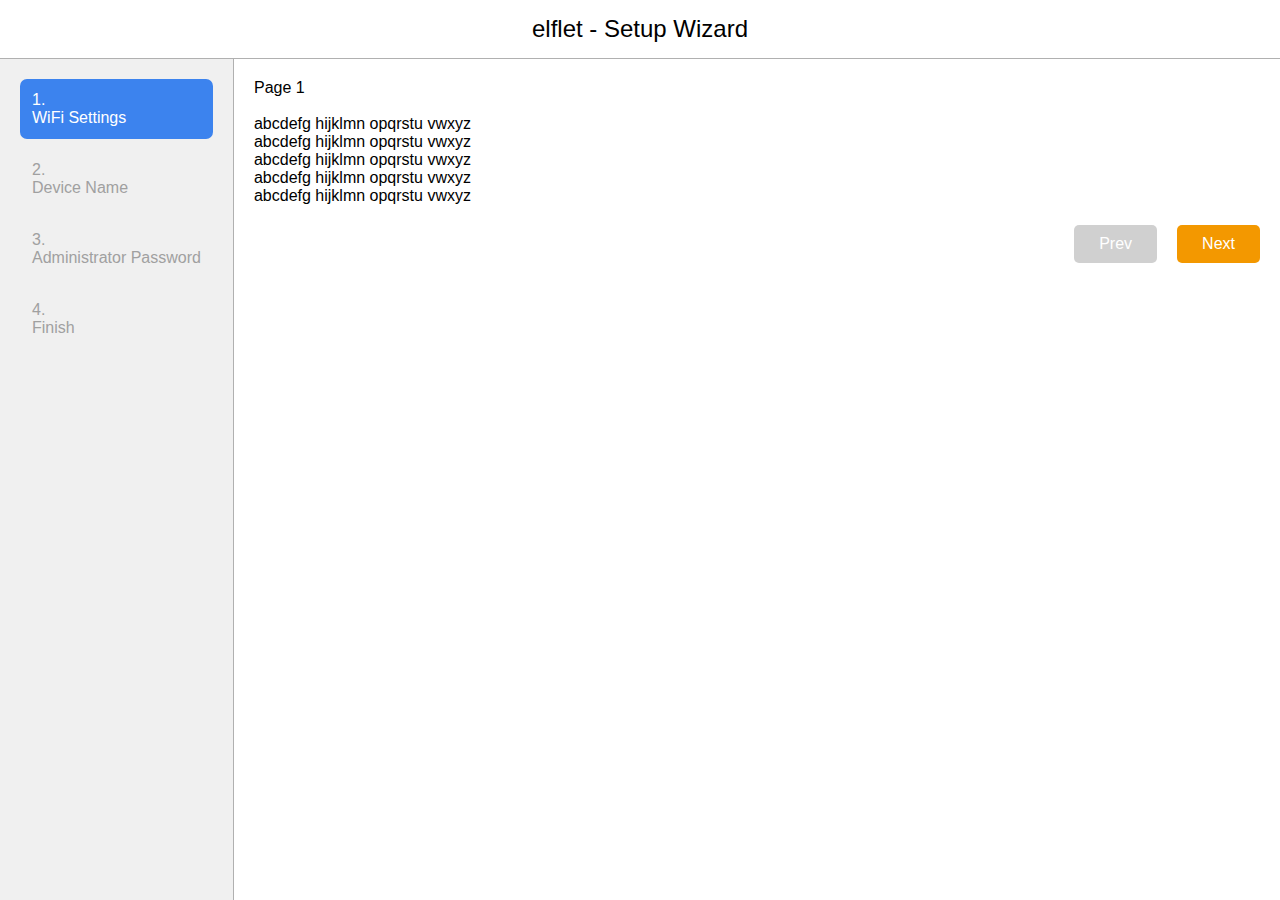
==== firmware/main/html/wizard.html @ 3fee492d "start to implement setup wizard" ====
<!DOCTYPE html>
<html>
  <head>
    <meta http-equiv="Content-Type" content="text/html; charset=utf-8">
    <title>elflet - Setup Wizard</title>
    <meta name="author" content="opiopan <opiopan@gmail.com>">
        <meta name="viewport" content="width=device-width, 
				          initial-scale=1.0,
					     minimum-scale=1.0,
					        maximum-scale=1.0,
						user-scalable=no">
	<meta name="apple-mobile-web-app-capable" content="yes">
	<link rel="stylesheet" type="text/css" href="wizard.css">
  </head>

  <body class="gContainer">

    <!-- page selector -->
    <input type="radio" class="pgsel" name="pgsel" id="pgsel1" checked>
    <input type="radio" class="pgsel" name="pgsel" id="pgsel2">
    <input type="radio" class="pgsel" name="pgsel" id="pgsel3">
    <input type="radio" class="pgsel" name="pgsel" id="pgsel4">

    <!-- main contents -->
    <header class="gHeader">
      elflet - Setup Wizard
    </header>

    <ol class="gNav wizNavigation">
      <li for="page1"><div>WiFi Settings</div></li>
      <li for="page2"><div>Device Name</div></li>
      <li for="page3"><div>Administrator Password</div></li>
      <li for="page4"><div>Finish</div></li>
    </ol>

    <div class="gTitle">
      <section class="title" for="page1">WiFi Settings</section>
      <section class="title" for="page2">Device Name</section>
      <section class="title" for="page3">Administrator Password</section>
      <section class="title" for="page4">Finish</section>
    </div>

    <article class="gContents cContainer">
      <div class="cFrame">
	<section class="cpage">
	  Page 1<br><br>
	  abcdefg hijklmn opqrstu vwxyz<br>
	  abcdefg hijklmn opqrstu vwxyz<br>
	  abcdefg hijklmn opqrstu vwxyz<br>
	  abcdefg hijklmn opqrstu vwxyz<br>
	  abcdefg hijklmn opqrstu vwxyz<br>
	</section>
	<section class="cpage">
	  Page 2<br>
	</section>
	<section class="cpage">
	  Page 3<br><br>
	  abcdefg hijklmn opqrstu vwxyz<br>
	  abcdefg hijklmn opqrstu vwxyz<br>
	  abcdefg hijklmn opqrstu vwxyz<br>
	  abcdefg hijklmn opqrstu vwxyz<br>
	  abcdefg hijklmn opqrstu vwxyz<br>
	</section>
	<section class="cpage">
	  Page 4<br>
	</section>
      </div>
    </article>

    <footer class="gFooter">
      <a class="navButton" href="#" id="next">Next</a>
      <a class="navButton" href="#" id="prev" disabled>Prev</a>
    </footer>

    <!-- script section -->
    <script src="jquery-3.3.1.min.js"></script>
    <script src="wizard.js"></script>

  </body>
</html>
---- firmware/main/html/wizard.css ----
html {
  font-family: 'Helvetica Neue', sans-serif;
  font-weight: 200;
}

body{
  width: 100%;
  height: 100%;
  margin: 0;
  padding: 0;
  background: #ffffff;
  -webkit-text-size-adjust: 100%;
}

/*------------------------------------------------------------
 global layout
------------------------------------------------------------*/
.pgsel{ 
  display: none;
}

.gContainer {
  display: grid;
  grid-template-columns: auto 1fr;
  grid-template-rows: auto auto auto 1fr;
  grid-template-areas: 
    "header header"
    "nav contents"
    "nav footer"
    "nav space";
  min-height: 100vh;
}

.gHeader {
  grid-area: header;
}

.gNav {
  grid-area: nav;
}

.gTitle{ 
  display: none;
  grid-area: title;
}

.gContents {
  grid-area: contents;
  padding: 20px;
}

.gFooter {
  grid-area: footer;
}

@media screen and (max-width: 767px) {
  .gContainer {
    grid-template-columns: 1fr;
    grid-template-rows: auto auto auto auto auto 1fr;
    grid-template-areas: 
      "header"
      "nav"
      "title"
      "contents"
      "footer";
  }

  .gTitle{ 
    display: block;
  }
}

/*------------------------------------------------------------
 Header
------------------------------------------------------------*/
.gHeader {
  font-size: 150%;
  text-align: center;
  padding: 15px;
  border-bottom: solid #b0b0b0 1px;
}

@media screen and (max-width: 767px) {
  .gHeader {
    font-size: 130%;
    border: none;
    padding: 10px;
  }
}
	    
/*------------------------------------------------------------
 Navigation
------------------------------------------------------------*/
.wizNavigation {
  display: flex
  flex-direction: column;
  margin: 0;
  padding: 20px;
  background: #f0f0f0;
  border-right: solid #b0b0b0 1px;
}

.wizNavigation li{ 
  flex: 1;
  margin-bottom: 10px;
  padding: 12px;
  border-radius: 7px;
  border-right: 2px;
  font-weight: 400;
  text-align: left;
  list-style-position: inside;
  color: #3c83ee;
  transition: all 0.5s;
}

#pgsel1:checked ~ .wizNavigation li[for="page1"],
#pgsel2:checked ~ .wizNavigation li[for="page2"],
#pgsel3:checked ~ .wizNavigation li[for="page3"],
#pgsel4:checked ~ .wizNavigation li[for="page4"]{
  color: #ffffff;
  background: #3c83ee;
}

#pgsel1:checked ~ .wizNavigation li[for="page1"] ~ li,
#pgsel2:checked ~ .wizNavigation li[for="page2"] ~ li,
#pgsel3:checked ~ .wizNavigation li[for="page3"] ~ li,
#pgsel4:checked ~ .wizNavigation li[for="page4"] ~ li{
  color: #a0a0a0;
}

@media screen and (max-width: 767px) {
  .wizNavigation {
    display: flex;
    flex-direction:;
    padding: 0;
    text-indent: 0;
    counter-reset: steps 0;
    border: none;
  }

  .wizNavigation li{
    flex: 1;
    color: #ffffff;
    background: #77a6ee;
    margin: 0;
    margin-left: 2px;
    border-radius: 0;
    border-bottom: solid #ffffff 2px;
    padding: 5px;
    text-align: center;
    list-style: none;
    font-size: 120%;
  }

  .wizNavigation li:first-child {
    margin: 0;
  }


  .wizNavigation li:before {
    counter-increment: steps 1;
    content: counter(steps);
    height: 100%;
    width: 100%;
  }

  .wizNavigation li div{
    display: none;
  }

  #pgsel1:checked ~ .wizNavigation li[for="page1"],
  #pgsel2:checked ~ .wizNavigation li[for="page2"],
  #pgsel3:checked ~ .wizNavigation li[for="page3"],
  #pgsel4:checked ~ .wizNavigation li[for="page4"]{
    border-bottom: solid #3c83ee;
  }

  #pgsel1:checked ~ .wizNavigation li[for="page1"] ~ li,
  #pgsel2:checked ~ .wizNavigation li[for="page2"] ~ li,
  #pgsel3:checked ~ .wizNavigation li[for="page3"] ~ li,
  #pgsel4:checked ~ .wizNavigation li[for="page4"] ~ li{
    background: #c0c0c0;
    color: #ffffff;
  }
}
	    
/*------------------------------------------------------------
 Title
------------------------------------------------------------*/
.title {
  display: none;
  padding: 10px;
  padding-left: 20px;
  color: rgba(255,255,255,0);
  font-weight: 400;
  background: #3c83ee;
  transition: all 0.5s;
}

#pgsel1:checked ~ .gTitle .title[for="page1"],
#pgsel2:checked ~ .gTitle .title[for="page2"],
#pgsel3:checked ~ .gTitle .title[for="page3"],
#pgsel4:checked ~ .gTitle .title[for="page4"]{
  display: block;
  color: rgba(255,255,255,255);
}

@media screen and (max-width: 767px) {
  .title {
    font-size: 120%;
  }
}

/*------------------------------------------------------------
 Contents scrolling
------------------------------------------------------------*/
.cContainer {
  overflow: hidden;
}

.cFrame {
  display: flex;
  width: 500%;
  transition: transform 0.5s;
}

.cpage {
  width: 25%;
}

#pgsel1:checked ~ .cContainer .cFrame {
  transform: translateX(0);)
}

#pgsel2:checked ~ .cContainer .cFrame {
  transform: translateX(-25%);)
}

#pgsel3:checked ~ .cContainer .cFrame {
  transform: translateX(-50%);)
}

#pgsel4:checked ~ .cContainer .cFrame {
  transform: translateX(-75%);)
}

/*------------------------------------------------------------
 Navigation Button
------------------------------------------------------------*/
.gFooter {
  display: grid;
  grid-template-columns: 1fr auto auto;
  grid-template-rows: auto;
  grid-template-areas: "na prev next";
  grid-column-gap: 20px;
  padding: 0 20px 0 20px;
}

#next {
  grid-area: next;
}

#prev {
  grid-area: prev;
}

.navButton {
  display:block;
  font-size: 100%;
  font-weight: 400;
  padding: 10px 25px 10px 25px;
  color: #FFF;
  text-decoration: none;
  text-align: center;
  background-color: #f39800;
  border-radius: 5px;
  transition: all 0.5s;  
}

.navButton:hover{ 
  background-color: #f9c500;
}

.navButton[disabled], .navButton:hover[disabled]{
  background-color: #d0d0d0;
  pointer-events : none;
}

@media screen and (max-width: 767px) {
  .gFooter {
    grid-template-columns: 1fr 1fr;
    grid-template-areas: "prev next";
    grid-column-gap: 20px;
    padding: 20px 20px 0 20px;
  }

  .navButton, .navButton:hover{
    font-size: 110%;
    background-color: #f39800;
  }
}
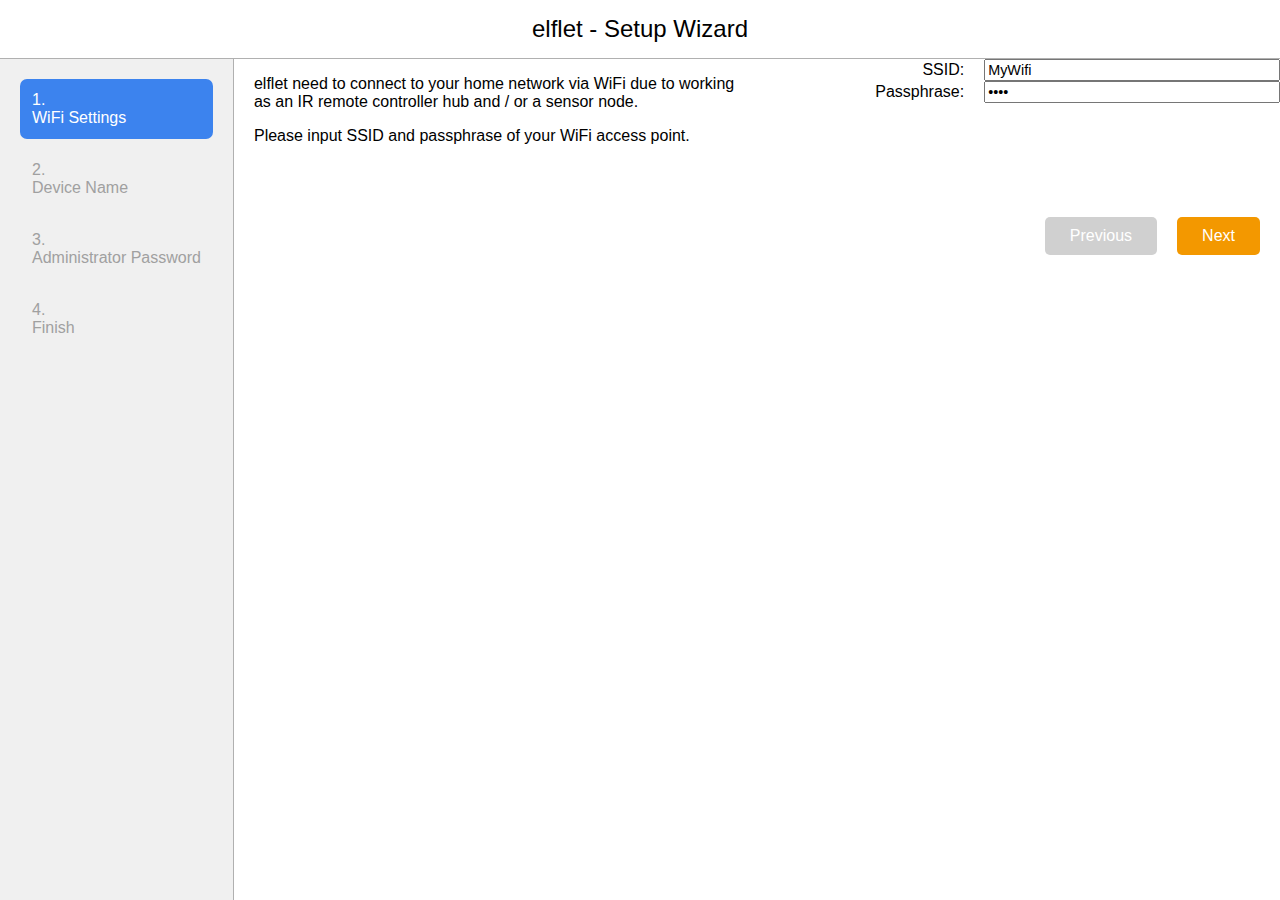
==== commit 829ada83: "add setup wizard function" ====
--- a/firmware/main/html/wizard.html
+++ b/firmware/main/html/wizard.html
@@ -43,33 +43,67 @@
     <article class="gContents cContainer">
       <div class="cFrame">
 	<section class="cpage">
-	  Page 1<br><br>
-	  abcdefg hijklmn opqrstu vwxyz<br>
-	  abcdefg hijklmn opqrstu vwxyz<br>
-	  abcdefg hijklmn opqrstu vwxyz<br>
-	  abcdefg hijklmn opqrstu vwxyz<br>
-	  abcdefg hijklmn opqrstu vwxyz<br>
+	  <div class="note">
+	    <p>elflet need to connect to your home network via WiFi
+	      due to working as an IR remote controller hub and / or 
+	      a sensor node.</p>
+	    <p>Please input SSID and passphrase of your WiFi access point.</p>
+	  </div>
+	  <div class="form">
+	    <div class="label">SSID:</div>
+	    <input type="text" name="ssid" class="textInput"/>
+	    <div class="label">Passphrase:</div>
+	    <input type="password" name="ssidPass" class="textInput"/>
+	  </div>
 	</section>
 	<section class="cpage">
-	  Page 2<br>
+	  <div class="note">
+	    <p>Device name is used in two situasion.<br>
+	      One is as SSID in setup mode. <br>
+	      And the other one is as host name for mDNS which works with 
+	      &quot.local&quot suffix, such as 
+	      &quothttp://elflet.local/&quot .</p>
+	    <p>This step can be skipped.</p>
+	  </div>
+	  <div class="form">
+	    <div class="label">Device Name:</div>
+	    <input type="text" name="deviceName" class="textInput"/>
+	  </div>
 	</section>
 	<section class="cpage">
-	  Page 3<br><br>
-	  abcdefg hijklmn opqrstu vwxyz<br>
-	  abcdefg hijklmn opqrstu vwxyz<br>
-	  abcdefg hijklmn opqrstu vwxyz<br>
-	  abcdefg hijklmn opqrstu vwxyz<br>
-	  abcdefg hijklmn opqrstu vwxyz<br>
+	  <div class="note">
+	    <p>If you change a password for administration,
+	      please input a new password below. This step can be skipped.</p>
+	    <p>Changing a password from the default is strongly recomended 
+	      from security point of view.</p>
+	  </div>
+	  <div class="form">
+	    <div class="label">New Password:</div>
+	    <input type="password" name="adminPass" class="textInput"/>
+	    <div class="label">Password Again:</div>
+	    <input type="password" name="adminPassAgain" class="textInput"/>
+	  </div>
 	</section>
 	<section class="cpage">
-	  Page 4<br>
+	  <div class="note">
+	    <p>OK, All information to start elflet has been specified.
+	      Please press &quotCommit &amp Reboot&quot button to save 
+	      information you specified.</p>
+	    <p>If you want to change any information, please press
+	      &quotPrevious&quot button.</p>
+	  </div>
+	  <div class="lastform">
+	    <a class="navButton commitButton" href="#" id="commit">
+	      Commit & Reboot
+	    </a>
+	  </div>
 	</section>
       </div>
     </article>
 
     <footer class="gFooter">
-      <a class="navButton" href="#" id="next">Next</a>
-      <a class="navButton" href="#" id="prev" disabled>Prev</a>
+      <a class="navButton" href="#" id="next" disabled>Next</a>
+      <a class="navButton" href="#" id="prev" disabled>Previous</a>
     </footer>
 
     <!-- script section -->
--- a/firmware/main/html/wizard.css
+++ b/firmware/main/html/wizard.css
@@ -46,7 +46,6 @@
 
 .gContents {
   grid-area: contents;
-  padding: 20px;
 }
 
 .gFooter {
@@ -110,7 +109,7 @@
   text-align: left;
   list-style-position: inside;
   color: #3c83ee;
-  transition: all 0.5s;
+  transition: all 0.3s;
 }
 
 #pgsel1:checked ~ .wizNavigation li[for="page1"],
@@ -194,7 +193,7 @@
   color: rgba(255,255,255,0);
   font-weight: 400;
   background: #3c83ee;
-  transition: all 0.5s;
+  transition: all 0.3s;
 }
 
 #pgsel1:checked ~ .gTitle .title[for="page1"],
@@ -220,8 +219,9 @@
 
 .cFrame {
   display: flex;
-  width: 500%;
-  transition: transform 0.5s;
+  width: 400%;
+
+  transition: transform 0.3s;
 }
 
 .cpage {
@@ -253,7 +253,7 @@
   grid-template-rows: auto;
   grid-template-areas: "na prev next";
   grid-column-gap: 20px;
-  padding: 0 20px 0 20px;
+  padding: 20px 20px 0 20px;
 }
 
 #next {
@@ -274,7 +274,7 @@
   text-align: center;
   background-color: #f39800;
   border-radius: 5px;
-  transition: all 0.5s;  
+  transition: all 0.3s;
 }
 
 .navButton:hover{ 
@@ -291,11 +291,98 @@
     grid-template-columns: 1fr 1fr;
     grid-template-areas: "prev next";
     grid-column-gap: 20px;
-    padding: 20px 20px 0 20px;
+    padding: 40px 20px 0 20px;
   }
 
   .navButton, .navButton:hover{
     font-size: 110%;
     background-color: #f39800;
   }
-}+}
+
+/*------------------------------------------------------------
+ Page formatting
+------------------------------------------------------------*/
+.cpage { 
+  display: grid;
+  grid-template-columns: 1fr 1fr;
+  grid-template-rows: auto 1fr;
+  grid-template-areas: "note form" "note na";
+  grid-column-gap: 20px;
+  padding: 0 20px 0 20px;
+}
+
+.note {
+  grid-area: note;
+}
+
+.form {
+  grid-area: form;
+}
+
+@media screen and (max-width: 767px) {
+  .cpage { 
+    grid-template-columns: 1fr;
+    grid-auto-rows: auto;
+    grid-template-areas: "note" "form";
+    grid-column-gap: 0;
+    grid-row-gap: 20px;
+  }
+
+  .note {
+    font-size: 105%;
+  }
+}
+
+/*------------------------------------------------------------
+ input form
+------------------------------------------------------------*/
+.form {
+  display: grid;
+  grid-auto-rows: auto;
+  grid-template-columns: 40% 60%;
+  grid-row-gap: 10pxx;
+  grid-column-gap: 20px;
+  align-items: center;
+  padding 20px;
+}
+
+.lastform {
+  display: grid;
+  justify-items: center;
+  align-items: center;
+  padding 20px;
+}
+
+.label {
+  text-align: right;
+}
+
+.textInput {
+  font-size: 0.9em;
+  font-family: 'Helvetica Neue', sans-serif;
+  font-weight: 400;
+}
+
+.commitButton{ 
+  background-color: #5ADC58;
+}
+
+.commitButton:hover{ 
+  background-color: #86D782;
+}
+
+@media screen and (max-width: 767px) {
+  .form {
+    grid-row-gap: 10px;
+    grid-column-gap: 10px;
+    padding 20px;
+    font-size: 120%;
+  }
+
+  .commitButton, .commitButton:hover{ 
+    background-color: #5ADC58;
+  }
+
+}
+
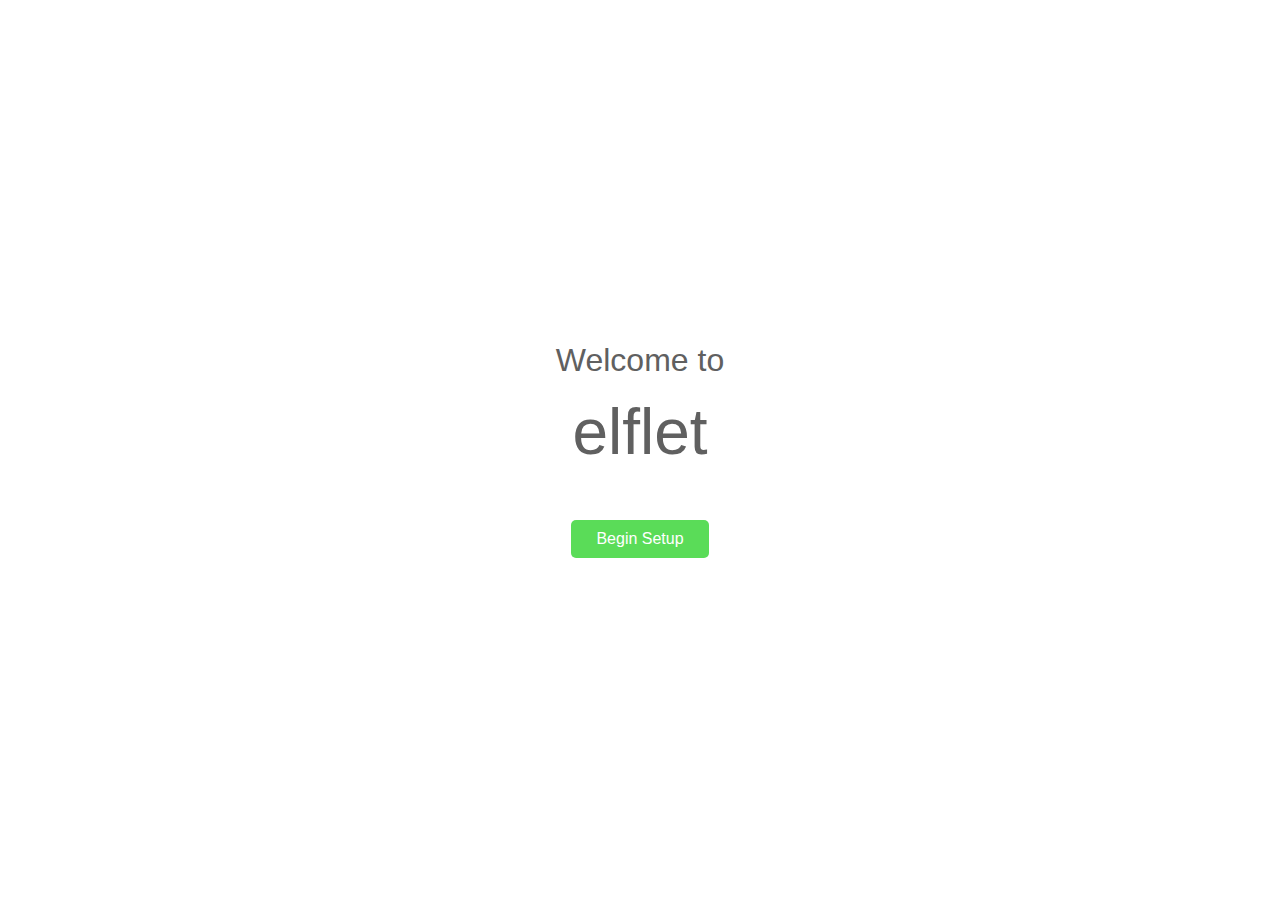
==== commit 82700c12: "improve wizard UI" ====
--- a/firmware/main/html/wizard.html
+++ b/firmware/main/html/wizard.html
@@ -94,7 +94,7 @@
 	  </div>
 	  <div class="lastform">
 	    <a class="navButton commitButton" href="#" id="commit">
-	      Commit & Reboot
+	      Commit &amp Reboot
 	    </a>
 	  </div>
 	</section>
@@ -106,6 +106,19 @@
       <a class="navButton" href="#" id="prev" disabled>Previous</a>
     </footer>
 
+    <!-- cover screens -->
+    <div class="cover" id="prepare" mostfront></div>
+    <div class="cover" id="startWizardCover">
+      <div class="text">Welcome to</div>
+      <div class="titleText">elflet</div>
+      <a class="navButton commitButton" href="#" id="startWizard">
+	Begin Setup
+      </a>
+    </div>
+    <div class="cover" id="endWizardCover" deactive>
+      <div class="text">Thank you.</div>
+    </div>
+
     <!-- script section -->
     <script src="jquery-3.3.1.min.js"></script>
     <script src="wizard.js"></script>
--- a/firmware/main/html/wizard.css
+++ b/firmware/main/html/wizard.css
@@ -4,6 +4,7 @@
 }
 
 body{
+  position: relative;
   width: 100%;
   height: 100%;
   margin: 0;
@@ -74,15 +75,18 @@
 ------------------------------------------------------------*/
 .gHeader {
   font-size: 150%;
+  font-weight: 300;
   text-align: center;
   padding: 15px;
-  border-bottom: solid #b0b0b0 1px;
+  background: black;
+  color: white;
 }
 
 @media screen and (max-width: 767px) {
   .gHeader {
     font-size: 130%;
     border: none;
+    border-bottom: solid white 2px;
     padding: 10px;
   }
 }
@@ -194,6 +198,7 @@
   font-weight: 400;
   background: #3c83ee;
   transition: all 0.3s;
+  opacity: 0;
 }
 
 #pgsel1:checked ~ .gTitle .title[for="page1"],
@@ -202,6 +207,7 @@
 #pgsel4:checked ~ .gTitle .title[for="page4"]{
   display: block;
   color: rgba(255,255,255,255);
+  opacity: 1;
 }
 
 @media screen and (max-width: 767px) {
@@ -249,9 +255,9 @@
 ------------------------------------------------------------*/
 .gFooter {
   display: grid;
-  grid-template-columns: 1fr auto auto;
+  grid-template-columns: 1fr auto auto 1fr;
   grid-template-rows: auto;
-  grid-template-areas: "na prev next";
+  grid-template-areas: "na prev next na2";
   grid-column-gap: 20px;
   padding: 20px 20px 0 20px;
 }
@@ -268,7 +274,8 @@
   display:block;
   font-size: 100%;
   font-weight: 400;
-  padding: 10px 25px 10px 25px;
+  padding: 10px 0 10px 0;
+  width: 100px;
   color: #FFF;
   text-decoration: none;
   text-align: center;
@@ -295,6 +302,7 @@
   }
 
   .navButton, .navButton:hover{
+    width: auto;
     font-size: 110%;
     background-color: #f39800;
   }
@@ -305,7 +313,7 @@
 ------------------------------------------------------------*/
 .cpage { 
   display: grid;
-  grid-template-columns: 1fr 1fr;
+  grid-template-columns: 4fr 5fr;
   grid-template-rows: auto 1fr;
   grid-template-areas: "note form" "note na";
   grid-column-gap: 20px;
@@ -340,32 +348,36 @@
 .form {
   display: grid;
   grid-auto-rows: auto;
-  grid-template-columns: 40% 60%;
-  grid-row-gap: 10pxx;
+  grid-template-columns: 45% 55%;
+  grid-row-gap: 10px;
   grid-column-gap: 20px;
   align-items: center;
-  padding 20px;
+  padding: 20px;
 }
 
 .lastform {
   display: grid;
   justify-items: center;
   align-items: center;
-  padding 20px;
+  padding: 40px 0 0 0;
 }
 
 .label {
   text-align: right;
+  font-weight: 300;
 }
 
 .textInput {
   font-size: 0.9em;
   font-family: 'Helvetica Neue', sans-serif;
-  font-weight: 400;
+  font-weight: 300;
 }
 
 .commitButton{ 
+  padding: 10px 25px 10px 25px;
+  width: auto;
   background-color: #5ADC58;
+  
 }
 
 .commitButton:hover{ 
@@ -376,8 +388,12 @@
   .form {
     grid-row-gap: 10px;
     grid-column-gap: 10px;
-    padding 20px;
+    padding: 0;
     font-size: 120%;
+  }
+
+  .lastform {
+    padding: 0;
   }
 
   .commitButton, .commitButton:hover{ 
@@ -386,3 +402,46 @@
 
 }
 
+/*------------------------------------------------------------
+ full screen cover
+------------------------------------------------------------*/
+.cover {
+  display: flex;
+  flex-direction: column;
+  #grid-auto-rows: fit-content;
+  #grid-template-columns: auto;
+  #grid-column-gap: 10px;
+  justify-content: center;
+  align-items: center;
+  position: fixed;
+  width: 100%;
+  height: 100%;
+  top: 0;
+  left: 0;
+  z-index: 10;
+  background: white;
+  transition: all 1s;
+}
+
+.cover[mostfront] {
+  z-index: 20;
+}
+
+.cover[deactive] {
+  opacity: 0;
+  z-index: -1;
+}
+
+.cover .text {
+  font-size: 200%;
+  color: #606060;
+  padding-bottom: 0.5em;
+}
+
+.cover .titleText {
+  font-size: 400%;
+  color: #606060;
+  #color: #3c83ee;
+  padding-bottom: 0.8em;
+}
+
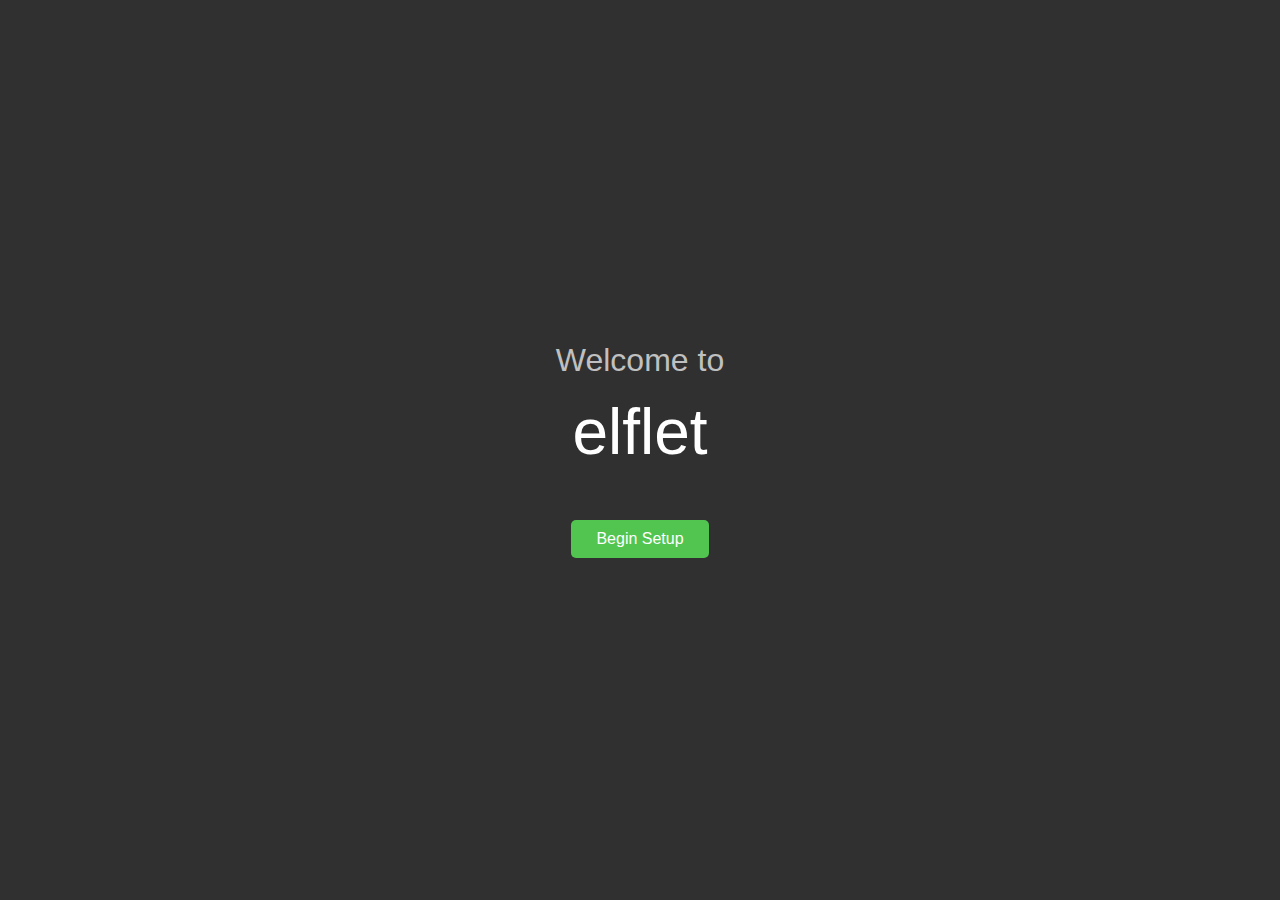
==== commit 9c9d3954: "replace tab code as space" ====
--- a/firmware/main/html/wizard.html
+++ b/firmware/main/html/wizard.html
@@ -4,13 +4,13 @@
     <meta http-equiv="Content-Type" content="text/html; charset=utf-8">
     <title>elflet - Setup Wizard</title>
     <meta name="author" content="opiopan <opiopan@gmail.com>">
-        <meta name="viewport" content="width=device-width, 
-				          initial-scale=1.0,
-					     minimum-scale=1.0,
-					        maximum-scale=1.0,
-						user-scalable=no">
-	<meta name="apple-mobile-web-app-capable" content="yes">
-	<link rel="stylesheet" type="text/css" href="wizard.css">
+    <meta name="viewport" content="width=device-width, 
+                                   initial-scale=1.0,
+                                   minimum-scale=1.0,
+                                   maximum-scale=1.0,
+                                   user-scalable=no">
+    <meta name="apple-mobile-web-app-capable" content="yes">
+    <link rel="stylesheet" type="text/css" href="wizard.css">
   </head>
 
   <body class="gContainer">
@@ -42,62 +42,62 @@
 
     <article class="gContents cContainer">
       <div class="cFrame">
-	<section class="cpage">
-	  <div class="note">
-	    <p>elflet need to connect to your home network via WiFi
-	      due to working as an IR remote controller hub and / or 
-	      a sensor node.</p>
-	    <p>Please input SSID and passphrase of your WiFi access point.</p>
-	  </div>
-	  <div class="form">
-	    <div class="label">SSID:</div>
-	    <input type="text" name="ssid" class="textInput"/>
-	    <div class="label">Passphrase:</div>
-	    <input type="password" name="ssidPass" class="textInput"/>
-	  </div>
-	</section>
-	<section class="cpage">
-	  <div class="note">
-	    <p>Device name is used in two situasion.<br>
-	      One is as SSID in setup mode. <br>
-	      And the other one is as host name for mDNS which works with 
-	      &quot.local&quot suffix, such as 
-	      &quothttp://elflet.local/&quot .</p>
-	    <p>This step can be skipped.</p>
-	  </div>
-	  <div class="form">
-	    <div class="label">Device Name:</div>
-	    <input type="text" name="deviceName" class="textInput"/>
-	  </div>
-	</section>
-	<section class="cpage">
-	  <div class="note">
-	    <p>If you change a password for administration,
-	      please input a new password below. This step can be skipped.</p>
-	    <p>Changing a password from the default is strongly recomended 
-	      from security point of view.</p>
-	  </div>
-	  <div class="form">
-	    <div class="label">New Password:</div>
-	    <input type="password" name="adminPass" class="textInput"/>
-	    <div class="label">Password Again:</div>
-	    <input type="password" name="adminPassAgain" class="textInput"/>
-	  </div>
-	</section>
-	<section class="cpage">
-	  <div class="note">
-	    <p>OK, All information to start elflet has been specified.
-	      Please press &quotCommit &amp Reboot&quot button to save 
-	      information you specified.</p>
-	    <p>If you want to change any information, please press
-	      &quotPrevious&quot button.</p>
-	  </div>
-	  <div class="lastform">
-	    <a class="navButton commitButton" href="#" id="commit">
-	      Commit &amp Reboot
-	    </a>
-	  </div>
-	</section>
+        <section class="cpage">
+          <div class="note">
+            <p>elflet need to connect to your home network via WiFi
+              due to working as an IR remote controller hub and / or 
+              a sensor node.</p>
+            <p>Please input SSID and passphrase of your WiFi access point.</p>
+          </div>
+          <div class="form">
+            <div class="label">SSID:</div>
+            <input type="text" name="ssid" class="textInput"/>
+            <div class="label">Passphrase:</div>
+            <input type="password" name="ssidPass" class="textInput"/>
+          </div>
+        </section>
+        <section class="cpage">
+          <div class="note">
+            <p>Device name is used in two situasion.<br>
+              One is as SSID in setup mode. <br>
+              And the other one is as host name for mDNS which works with 
+              &quot.local&quot suffix, such as 
+              &quothttp://elflet.local/&quot .</p>
+            <p>This step can be skipped.</p>
+          </div>
+          <div class="form">
+            <div class="label">Device Name:</div>
+            <input type="text" name="deviceName" class="textInput"/>
+          </div>
+        </section>
+        <section class="cpage">
+          <div class="note">
+            <p>If you change a password for administration,
+              please input a new password. This step can be skipped.</p>
+            <p>Changing a password from the default is strongly recomended 
+              from security point of view.</p>
+          </div>
+          <div class="form">
+            <div class="label">New Password:</div>
+            <input type="password" name="adminPass" class="textInput"/>
+            <div class="label">Password Again:</div>
+            <input type="password" name="adminPassAgain" class="textInput"/>
+          </div>
+        </section>
+        <section class="cpage">
+          <div class="note">
+            <p>OK, All information to start elflet has been specified.
+              Please press &quotCommit &amp Reboot&quot button to save 
+              information you specified.</p>
+            <p>If you want to change any information, please press
+              &quotPrevious&quot button.</p>
+          </div>
+          <div class="lastform">
+            <a class="navButton commitButton" href="#" id="commit">
+              Commit &amp Reboot
+            </a>
+          </div>
+        </section>
       </div>
     </article>
 
@@ -112,7 +112,7 @@
       <div class="text">Welcome to</div>
       <div class="titleText">elflet</div>
       <a class="navButton commitButton" href="#" id="startWizard">
-	Begin Setup
+        Begin Setup
       </a>
     </div>
     <div class="cover" id="endWizardCover" deactive>
--- a/firmware/main/html/wizard.css
+++ b/firmware/main/html/wizard.css
@@ -1,6 +1,6 @@
 html {
   font-family: 'Helvetica Neue', sans-serif;
-  font-weight: 200;
+  font-weight: 300;
 }
 
 body{
@@ -9,7 +9,8 @@
   height: 100%;
   margin: 0;
   padding: 0;
-  background: #ffffff;
+  background: #303030;
+  color: #d0d0d0;
   -webkit-text-size-adjust: 100%;
 }
 
@@ -78,7 +79,7 @@
   font-weight: 300;
   text-align: center;
   padding: 15px;
-  background: black;
+  background: #202828;
   color: white;
 }
 
@@ -86,11 +87,11 @@
   .gHeader {
     font-size: 130%;
     border: none;
-    border-bottom: solid white 2px;
+    border-bottom: solid black 2px;
     padding: 10px;
   }
 }
-	    
+            
 /*------------------------------------------------------------
  Navigation
 ------------------------------------------------------------*/
@@ -99,8 +100,8 @@
   flex-direction: column;
   margin: 0;
   padding: 20px;
-  background: #f0f0f0;
-  border-right: solid #b0b0b0 1px;
+  #background: #f0f0f0;
+  border-right: solid #000000 1px;
 }
 
 .wizNavigation li{ 
@@ -148,7 +149,7 @@
     margin: 0;
     margin-left: 2px;
     border-radius: 0;
-    border-bottom: solid #ffffff 2px;
+    border-bottom: solid #000000 2px;
     padding: 5px;
     text-align: center;
     list-style: none;
@@ -186,7 +187,7 @@
     color: #ffffff;
   }
 }
-	    
+            
 /*------------------------------------------------------------
  Title
 ------------------------------------------------------------*/
@@ -289,7 +290,8 @@
 }
 
 .navButton[disabled], .navButton:hover[disabled]{
-  background-color: #d0d0d0;
+  background-color: #505050;
+  color: #a0a0a0;
   pointer-events : none;
 }
 
@@ -313,9 +315,9 @@
 ------------------------------------------------------------*/
 .cpage { 
   display: grid;
-  grid-template-columns: 4fr 5fr;
+  grid-template-columns: 5fr 4fr;
   grid-template-rows: auto 1fr;
-  grid-template-areas: "note form" "note na";
+  grid-template-areas: "form note" "na note";
   grid-column-gap: 20px;
   padding: 0 20px 0 20px;
 }
@@ -376,7 +378,7 @@
 .commitButton{ 
   padding: 10px 25px 10px 25px;
   width: auto;
-  background-color: #5ADC58;
+  background-color: #51c54f;
   
 }
 
@@ -397,7 +399,7 @@
   }
 
   .commitButton, .commitButton:hover{ 
-    background-color: #5ADC58;
+    background-color: #51c54f;
   }
 
 }
@@ -419,7 +421,8 @@
   top: 0;
   left: 0;
   z-index: 10;
-  background: white;
+  color: #c0c0c0;
+  background: #303030;
   transition: all 1s;
 }
 
@@ -434,14 +437,13 @@
 
 .cover .text {
   font-size: 200%;
-  color: #606060;
+  #color: #a0a0a0;
   padding-bottom: 0.5em;
 }
 
 .cover .titleText {
   font-size: 400%;
-  color: #606060;
-  #color: #3c83ee;
+  color: #ffffff;
   padding-bottom: 0.8em;
 }
 
